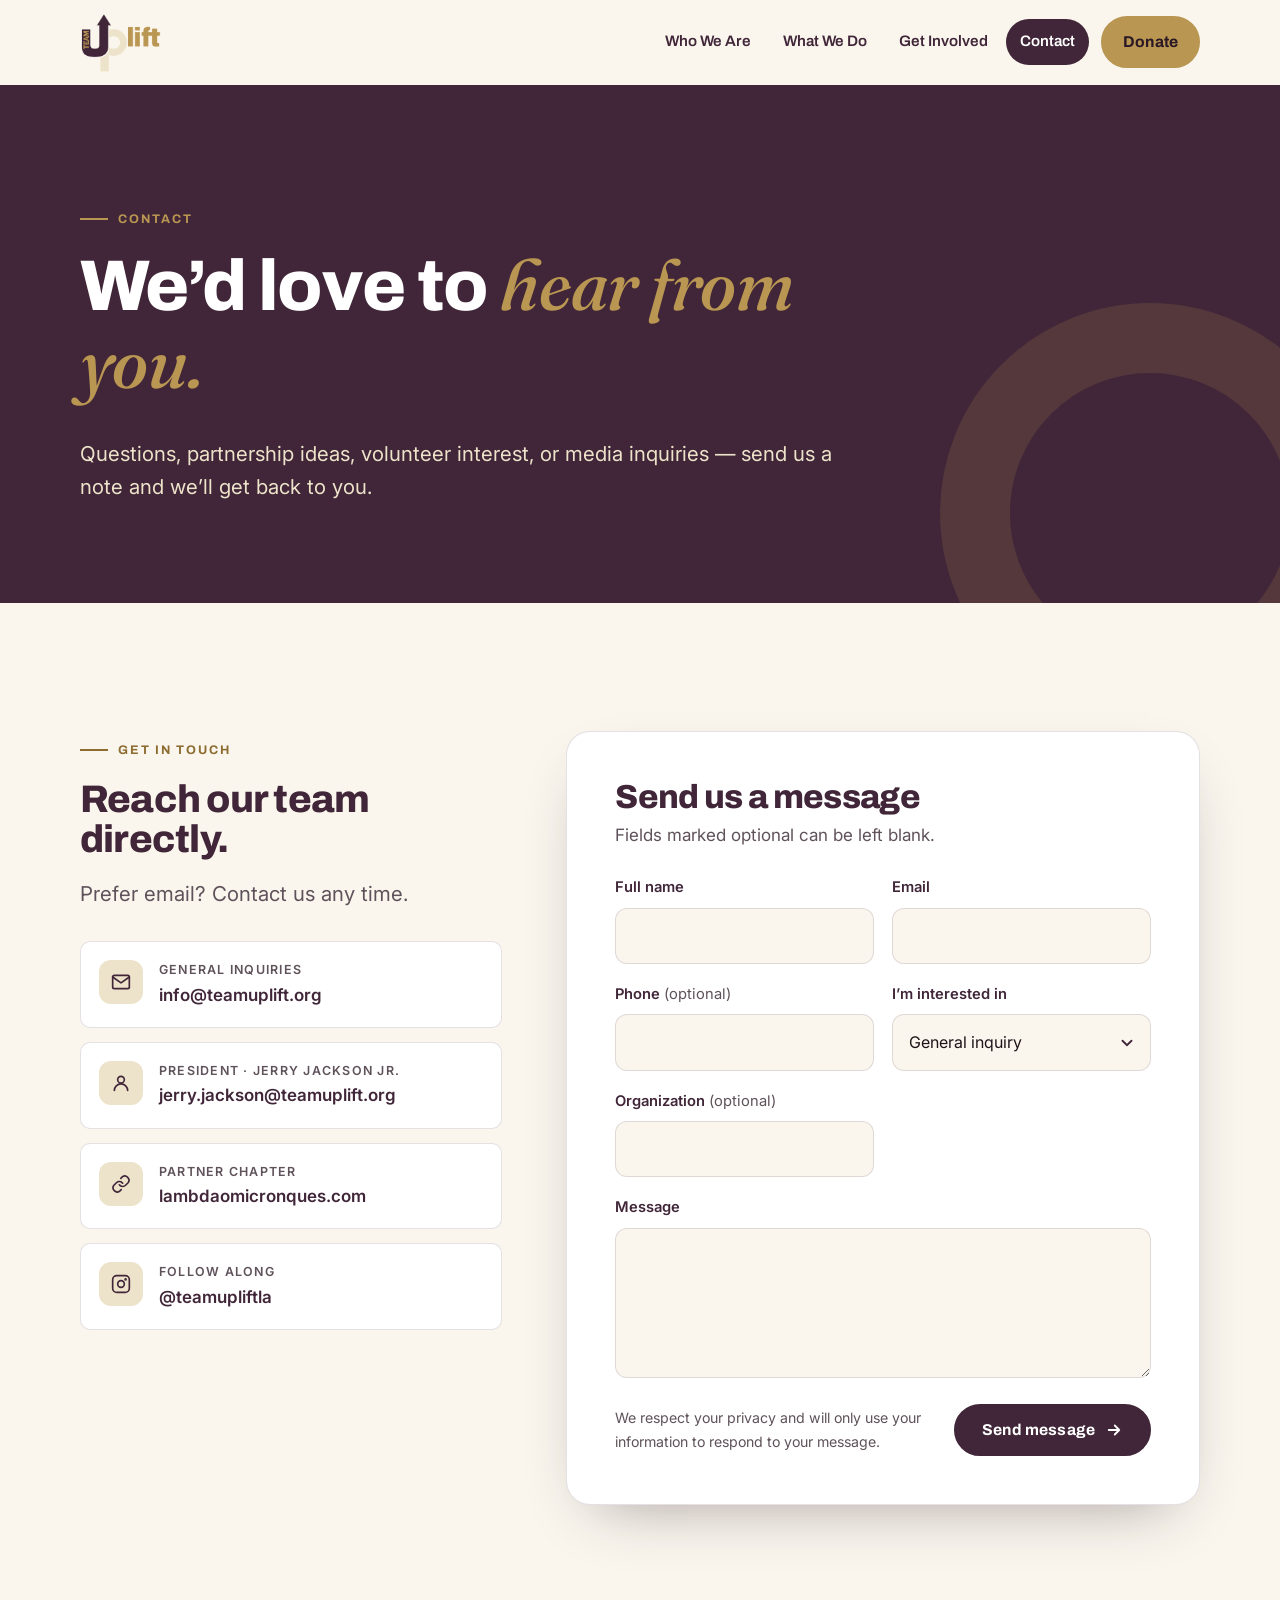
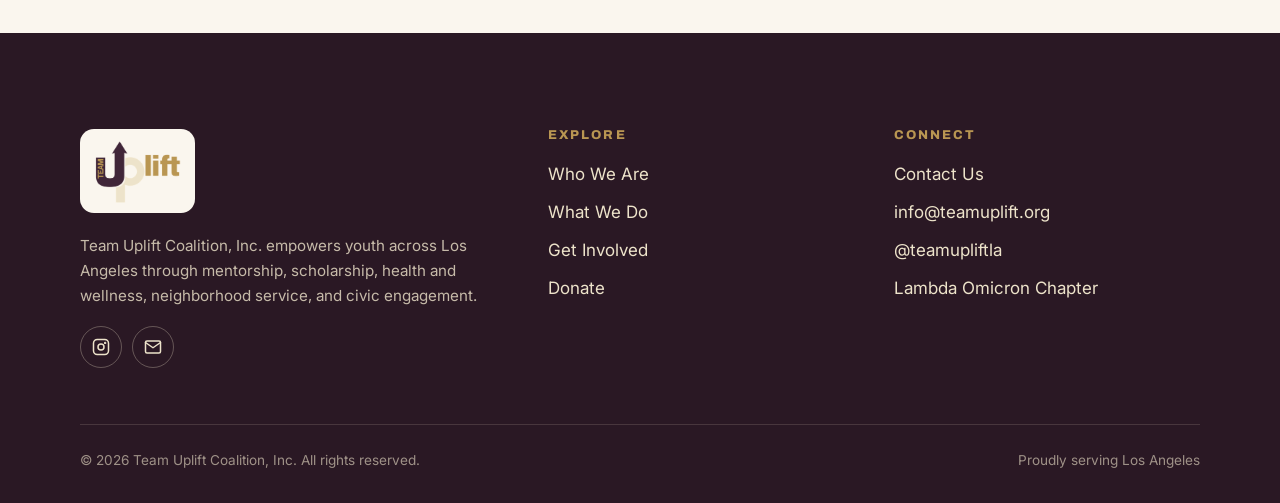
==== contact/index.html @ cc34ce1a "Refresh Team Uplift website Static rebuild of teamuplift.org with new design, program pages, Formspr" ====
<!doctype html>
<html lang="en" class="no-js">
<head>
<meta charset="utf-8">
<meta name="viewport" content="width=device-width, initial-scale=1">
<title>Contact | Team Uplift Coalition</title>
<meta name="description" content="Contact Team Uplift Coalition about volunteering, partnerships, sponsorships, donations, or youth programs in Los Angeles.">
<link rel="canonical" href="https://teamuplift.org/contact/">
<meta name="theme-color" content="#402638">
<meta property="og:type" content="website">
<meta property="og:site_name" content="Team Uplift Coalition">
<meta property="og:title" content="Contact | Team Uplift Coalition">
<meta property="og:description" content="Contact Team Uplift Coalition about volunteering, partnerships, sponsorships, donations, or youth programs in Los Angeles.">
<meta property="og:url" content="https://teamuplift.org/contact/">
<meta property="og:image" content="https://teamuplift.org/assets/img/youth-bike-workshop.jpg">
<meta name="twitter:card" content="summary_large_image">
<link rel="icon" type="image/png" href="../assets/img/favicon.png">
<link rel="apple-touch-icon" href="../assets/img/apple-touch-icon.png">
<link rel="preconnect" href="https://fonts.googleapis.com">
<link rel="preconnect" href="https://fonts.gstatic.com" crossorigin>
<link href="https://fonts.googleapis.com/css2?family=Archivo:wght@600;700;800;900&family=Fraunces:ital,opsz,wght@1,9..144,500&family=Inter:wght@400;500;600&display=swap" rel="stylesheet">
<link rel="stylesheet" href="../assets/css/styles.css">
</head>
<body>
<a class="skip" href="#main">Skip to content</a>
<header class="site-header">
  <nav class="wrap nav" aria-label="Main">
    <a class="brand" href="../" aria-label="Team Uplift home"><img src="../assets/img/logo.png" alt="Team Uplift" width="480" height="355"></a>
    <button class="nav-toggle" type="button" aria-expanded="false" aria-controls="nav-links" aria-label="Open menu"><span></span></button>
    <ul class="nav-links" id="nav-links">
      <li><a href="../who-we-are/">Who We Are</a></li><li><a href="../what-we-do/">What We Do</a></li><li><a href="../get-involved/">Get Involved</a></li><li><a href="../contact/" aria-current="page">Contact</a></li>
      <li><a class="btn btn--gold" href="../donate/">Donate</a></li>
    </ul>
  </nav>
</header>
<main id="main">

<section class="page-hero">
  <div class="wrap">
    <span class="eyebrow">Contact</span>
    <h1>We&rsquo;d love to <span class="accent">hear from you.</span></h1>
    <p class="lead">Questions, partnership ideas, volunteer interest, or media inquiries &mdash; send us a note and we&rsquo;ll get back to you.</p>
  </div>
</section>

<section class="section">
  <div class="wrap contact-grid">
    <div class="contact-info reveal">
      <span class="eyebrow">Get in touch</span>
      <h2>Reach our team directly.</h2>
      <p class="lead">Prefer email? Contact us any time.</p>
      <ul class="info-list">
        <li><span class="icon"><svg viewBox="0 0 24 24" fill="none" stroke="currentColor" stroke-width="2" stroke-linecap="round" stroke-linejoin="round" aria-hidden="true"><rect x="2" y="4" width="20" height="16" rx="2"/><path d="m22 6-10 7L2 6"/></svg></span><div><small>General inquiries</small><a href="mailto:info@teamuplift.org">info@teamuplift.org</a></div></li>
        <li><span class="icon"><svg viewBox="0 0 24 24" fill="none" stroke="currentColor" stroke-width="2" stroke-linecap="round" stroke-linejoin="round" aria-hidden="true"><circle cx="12" cy="8" r="4"/><path d="M4 21a8 8 0 0 1 16 0"/></svg></span><div><small>President &middot; Jerry Jackson Jr.</small><a href="mailto:jerry.jackson@teamuplift.org">jerry.jackson@teamuplift.org</a></div></li>
        <li><span class="icon"><svg viewBox="0 0 24 24" fill="none" stroke="currentColor" stroke-width="2" stroke-linecap="round" stroke-linejoin="round" aria-hidden="true"><path d="M10 13a5 5 0 0 0 7.5.5l3-3a5 5 0 0 0-7-7l-1.7 1.7"/><path d="M14 11a5 5 0 0 0-7.5-.5l-3 3a5 5 0 0 0 7 7l1.7-1.7"/></svg></span><div><small>Partner chapter</small><a href="https://www.lambdaomicronques.com/" target="_blank" rel="noopener">lambdaomicronques.com</a></div></li>
        <li><span class="icon"><svg viewBox="0 0 24 24" fill="none" stroke="currentColor" stroke-width="2" stroke-linecap="round" stroke-linejoin="round" aria-hidden="true"><rect x="2" y="2" width="20" height="20" rx="5"/><circle cx="12" cy="12" r="4"/><circle cx="17.5" cy="6.5" r="0.6" fill="currentColor"/></svg></span><div><small>Follow along</small><a href="https://www.instagram.com/teamupliftla/" target="_blank" rel="noopener">@teamupliftla</a></div></li>
      </ul>
    </div>

    <div class="form-card reveal">
      <h2>Send us a message</h2>
      <p>Fields marked optional can be left blank.</p>
      <form action="https://formspree.io/f/meaoqpzg" method="POST" data-formspree>
        <input type="hidden" name="_subject" value="New message from teamuplift.org">
        <div class="hp" aria-hidden="true"><label>Leave this empty <input type="text" name="_gotcha" tabindex="-1" autocomplete="off"></label></div>
        <div class="form-grid">
          <div class="field">
            <label for="name">Full name</label>
            <input id="name" name="name" type="text" autocomplete="name" required>
          </div>
          <div class="field">
            <label for="email">Email</label>
            <input id="email" name="email" type="email" autocomplete="email" required>
          </div>
          <div class="field">
            <label for="phone">Phone <span class="opt">(optional)</span></label>
            <input id="phone" name="phone" type="tel" autocomplete="tel">
          </div>
          <div class="field">
            <label for="interest">I&rsquo;m interested in</label>
            <select id="interest" name="interest">
              <option value="General inquiry">General inquiry</option>
              <option value="Volunteer">Volunteering</option>
              <option value="Partner">Partnering</option>
              <option value="Sponsor">Sponsoring an event</option>
              <option value="Donate">Donating</option>
              <option value="Mentorship">Youth mentorship &amp; programs</option>
              <option value="Media">Media inquiry</option>
            </select>
          </div>
          <div class="field">
            <label for="organization">Organization <span class="opt">(optional)</span></label>
            <input id="organization" name="organization" type="text" autocomplete="organization">
          </div>
          <div class="field field--full">
            <label for="message">Message</label>
            <textarea id="message" name="message" required></textarea>
          </div>
        </div>
        <div class="form-foot">
          <small>We respect your privacy and will only use your information to respond to your message.</small>
          <button class="btn" type="submit">Send message <svg viewBox="0 0 24 24" fill="none" stroke="currentColor" stroke-width="2.4" stroke-linecap="round" stroke-linejoin="round" aria-hidden="true"><path d="M5 12h14M13 6l6 6-6 6"/></svg></button>
        </div>
        <div class="form-status" role="status" aria-live="polite"></div>
      </form>
    </div>
  </div>
</section>

</main>
<footer class="site-footer">
  <div class="wrap">
    <div class="footer-grid">
      <div class="footer-brand">
        <img src="../assets/img/logo.png" alt="Team Uplift" width="480" height="355" loading="lazy">
        <p>Team Uplift Coalition, Inc. empowers youth across Los Angeles through mentorship, scholarship, health and wellness, neighborhood service, and civic engagement.</p>
        <div class="social">
          <a href="https://www.instagram.com/teamupliftla/" target="_blank" rel="noopener" aria-label="Team Uplift on Instagram"><svg viewBox="0 0 24 24" fill="none" stroke="currentColor" stroke-width="2" stroke-linecap="round" stroke-linejoin="round" aria-hidden="true"><rect x="2" y="2" width="20" height="20" rx="5"/><circle cx="12" cy="12" r="4"/><circle cx="17.5" cy="6.5" r="0.6" fill="currentColor"/></svg></a>
          <a href="mailto:info@teamuplift.org" aria-label="Email Team Uplift"><svg viewBox="0 0 24 24" fill="none" stroke="currentColor" stroke-width="2" stroke-linecap="round" stroke-linejoin="round" aria-hidden="true"><rect x="2" y="4" width="20" height="16" rx="2"/><path d="m22 6-10 7L2 6"/></svg></a>
        </div>
      </div>
      <div>
        <h4>Explore</h4>
        <ul>
          <li><a href="../who-we-are/">Who We Are</a></li>
          <li><a href="../what-we-do/">What We Do</a></li>
          <li><a href="../get-involved/">Get Involved</a></li>
          <li><a href="../donate/">Donate</a></li>
        </ul>
      </div>
      <div>
        <h4>Connect</h4>
        <ul>
          <li><a href="../contact/">Contact Us</a></li>
          <li><a href="mailto:info@teamuplift.org">info@teamuplift.org</a></li>
          <li><a href="https://www.instagram.com/teamupliftla/" target="_blank" rel="noopener">@teamupliftla</a></li>
          <li><a href="https://www.lambdaomicronques.com/" target="_blank" rel="noopener">Lambda Omicron Chapter</a></li>
        </ul>
      </div>
    </div>
    <div class="footer-bottom">
      <span>&copy; <span data-year>2026</span> Team Uplift Coalition, Inc. All rights reserved.</span>
      <span>Proudly serving Los Angeles</span>
    </div>
  </div>
</footer>
<script src="../assets/js/main.js" defer></script>
</body>
</html>
---- assets/css/styles.css ----
/* Team Uplift Coalition — site styles */
:root {
  --plum: #402638;
  --plum-deep: #2a1824;
  --plum-soft: #5a3a50;
  --gold: #b99652;
  --gold-deep: #8c6c2f;
  --cream: #ede3ca;
  --paper: #faf6ee;
  --ink: #1e1419;
  --muted: #5f525a;
  --line: rgba(64, 38, 56, 0.14);
  --white: #fff;

  --font-display: "Archivo", system-ui, sans-serif;
  --font-body: "Inter", system-ui, sans-serif;
  --font-accent: "Fraunces", Georgia, serif;

  --radius: 18px;
  --radius-sm: 10px;
  --wrap: 1200px;
  --gutter: clamp(16px, 4vw, 40px);
  --section: clamp(72px, 10vw, 136px);
  --shadow: 0 24px 60px -30px rgba(42, 24, 36, 0.45);
  --ease: cubic-bezier(0.2, 0.7, 0.2, 1);
}

*, *::before, *::after { box-sizing: border-box; }
html { scroll-behavior: smooth; -webkit-text-size-adjust: 100%; }
@media (prefers-reduced-motion: reduce) { html { scroll-behavior: auto; } }
body {
  margin: 0;
  font-family: var(--font-body);
  font-size: 17px;
  line-height: 1.65;
  color: var(--ink);
  background: var(--paper);
  -webkit-font-smoothing: antialiased;
  text-rendering: optimizeLegibility;
}
img { max-width: 100%; display: block; height: auto; }
a { color: inherit; }
h1, h2, h3, h4 { font-family: var(--font-display); line-height: 1.05; margin: 0 0 0.5em; letter-spacing: -0.02em; font-weight: 800; }
h1 { font-size: clamp(2.6rem, 6.4vw, 5.4rem); }
h2 { font-size: clamp(2rem, 4.2vw, 3.4rem); }
h3 { font-size: clamp(1.25rem, 2vw, 1.6rem); letter-spacing: -0.01em; }
p { margin: 0 0 1.1em; }
em.accent, .accent { font-family: var(--font-accent); font-style: italic; font-weight: 500; letter-spacing: -0.01em; color: var(--gold-deep); }
::selection { background: var(--gold); color: var(--plum-deep); }
:focus-visible { outline: 3px solid var(--gold); outline-offset: 3px; border-radius: 4px; }

.wrap { width: 100%; max-width: var(--wrap); margin: 0 auto; padding: 0 var(--gutter); }
.section { padding: var(--section) 0; }
.eyebrow {
  display: inline-flex; align-items: center; gap: 10px;
  font-family: var(--font-display); font-size: 0.78rem; font-weight: 700;
  letter-spacing: 0.16em; text-transform: uppercase; color: var(--gold-deep);
  margin-bottom: 18px;
}
.eyebrow::before { content: ""; width: 28px; height: 2px; background: currentColor; }
.lead { font-size: clamp(1.1rem, 1.6vw, 1.3rem); color: var(--muted); line-height: 1.6; }
.skip { position: absolute; left: -9999px; top: 8px; z-index: 100; background: var(--plum); color: var(--white); padding: 10px 16px; border-radius: 8px; }
.skip:focus { left: 8px; }

/* Buttons */
.btn {
  --bg: var(--plum); --fg: var(--white);
  display: inline-flex; align-items: center; justify-content: center; gap: 10px;
  padding: 15px 26px; border-radius: 999px; border: 2px solid var(--bg);
  background: var(--bg); color: var(--fg);
  font-family: var(--font-display); font-weight: 700; font-size: 0.98rem; letter-spacing: 0.01em;
  text-decoration: none; cursor: pointer;
  transition: transform 0.25s var(--ease), background 0.25s, color 0.25s, border-color 0.25s, box-shadow 0.25s;
}
.btn:hover { transform: translateY(-2px); box-shadow: 0 12px 26px -14px rgba(42, 24, 36, 0.6); }
.btn svg { width: 18px; height: 18px; transition: transform 0.25s var(--ease); }
.btn:hover svg { transform: translateX(3px); }
.btn--gold { --bg: var(--gold); --fg: var(--plum-deep); }
.btn--gold:hover { --bg: #c9a864; }
.btn--ghost { background: transparent; color: var(--plum); }
.btn--ghost:hover { background: var(--plum); color: var(--white); }
.btn--ghost-light { background: transparent; color: var(--white); border-color: rgba(255,255,255,0.5); }
.btn--ghost-light:hover { background: var(--white); color: var(--plum); border-color: var(--white); }
.btn-row { display: flex; flex-wrap: wrap; gap: 12px; }

/* Header */
.site-header {
  position: sticky; top: 0; z-index: 50;
  background: rgba(250, 246, 238, 0.86);
  backdrop-filter: saturate(1.4) blur(14px); -webkit-backdrop-filter: saturate(1.4) blur(14px);
  border-bottom: 1px solid transparent;
  transition: border-color 0.3s, box-shadow 0.3s;
}
.site-header.is-scrolled { border-color: var(--line); box-shadow: 0 8px 30px -24px rgba(42,24,36,0.5); }
.nav { display: flex; align-items: center; justify-content: space-between; height: 84px; gap: 20px; }
.brand { display: flex; align-items: center; text-decoration: none; }
.brand img { height: 60px; width: auto; }
.nav-links { display: flex; align-items: center; gap: 4px; list-style: none; margin: 0; padding: 0; }
.nav-links a:not(.btn) {
  display: block; padding: 10px 14px; border-radius: 999px; text-decoration: none;
  font-family: var(--font-display); font-weight: 600; font-size: 0.95rem; color: var(--plum);
  transition: background 0.2s;
}
.nav-links a:not(.btn):hover { background: rgba(64,38,56,0.07); }
.nav-links a[aria-current="page"]:not(.btn) { background: var(--plum); color: var(--white); }
.nav-links .btn { padding: 11px 20px; margin-left: 8px; }
.nav-toggle {
  display: none; width: 46px; height: 46px; border-radius: 50%; border: 0;
  background: var(--plum); color: var(--white); cursor: pointer; place-items: center;
}
.nav-toggle span, .nav-toggle span::before, .nav-toggle span::after {
  display: block; width: 18px; height: 2px; background: currentColor; border-radius: 2px; position: relative;
  transition: transform 0.3s var(--ease), background 0.2s;
}
.nav-toggle span::before, .nav-toggle span::after { content: ""; position: absolute; left: 0; }
.nav-toggle span::before { top: -6px; }
.nav-toggle span::after { top: 6px; }
.nav-open .nav-toggle span { background: transparent; }
.nav-open .nav-toggle span::before { transform: translateY(6px) rotate(45deg); }
.nav-open .nav-toggle span::after { transform: translateY(-6px) rotate(-45deg); }

@media (max-width: 900px) {
  .nav-toggle { display: grid; }
  .brand img { height: 48px; }
  .nav { height: 68px; }
  .nav-links {
    position: fixed; inset: 68px 0 auto 0; flex-direction: column; align-items: stretch; gap: 4px;
    padding: 16px var(--gutter) 28px; background: var(--paper); border-bottom: 1px solid var(--line);
    box-shadow: 0 30px 40px -30px rgba(42,24,36,0.4);
    transform: translateY(-12px); opacity: 0; visibility: hidden;
    transition: transform 0.3s var(--ease), opacity 0.3s, visibility 0.3s;
  }
  .nav-open .nav-links { transform: none; opacity: 1; visibility: visible; }
  .nav-links a:not(.btn) { font-size: 1.15rem; padding: 14px 16px; border-radius: 12px; }
  .nav-links .btn { display: flex; margin: 10px 0 0; padding: 15px; }
}

/* Hero */
.hero { position: relative; padding: clamp(36px, 6vw, 72px) 0 var(--section); overflow: hidden; }
.hero-grid { display: grid; grid-template-columns: 1.05fr 0.95fr; gap: clamp(32px, 5vw, 72px); align-items: center; }
.hero h1 { color: var(--plum); margin-bottom: 24px; }
.hero h1 .accent { display: block; color: var(--gold-deep); font-size: 0.92em; }
.hero .lead { max-width: 34ch; margin-bottom: 34px; }
.hero-media { position: relative; }
.hero-media .photo {
  border-radius: 220px 220px var(--radius) var(--radius); overflow: hidden; aspect-ratio: 4 / 4.6; box-shadow: var(--shadow);
}
.hero-media .photo img { width: 100%; height: 100%; object-fit: cover; object-position: 50% 30%; }
.hero-badge {
  position: absolute; left: -28px; bottom: 36px; background: var(--plum); color: var(--white);
  padding: 22px 26px; border-radius: var(--radius); box-shadow: var(--shadow); max-width: 240px;
}
.hero-badge strong { display: block; font-family: var(--font-display); font-size: 2.3rem; line-height: 1; color: var(--gold); letter-spacing: -0.02em; }
.hero-badge span { font-size: 0.92rem; line-height: 1.4; display: block; margin-top: 6px; color: var(--cream); }
.hero-arrow { position: absolute; right: -30px; top: -20px; width: 120px; color: var(--gold); opacity: 0.9; }
@media (max-width: 900px) {
  .hero-grid { grid-template-columns: 1fr; }
  .hero-media { max-width: 520px; }
  .hero-badge { left: 12px; bottom: 12px; padding: 16px 20px; }
  .hero-badge strong { font-size: 1.8rem; }
  .hero-arrow { display: none; }
}

/* Page hero (interior) */
.page-hero { background: var(--plum); color: var(--white); padding: clamp(64px, 9vw, 120px) 0 clamp(56px, 8vw, 100px); position: relative; overflow: hidden; }
.page-hero::after {
  content: ""; position: absolute; right: -80px; bottom: -120px; width: 420px; height: 420px; border-radius: 50%;
  border: 70px solid rgba(185,150,82,0.16);
}
.page-hero .eyebrow { color: var(--gold); }
.page-hero h1 { max-width: 16ch; font-size: clamp(2.4rem, 5.6vw, 4.6rem); }
.page-hero h1 .accent { color: var(--gold); }
.page-hero .lead { color: var(--cream); max-width: 60ch; margin: 0; position: relative; z-index: 1; }

/* Split feature */
.split { display: grid; grid-template-columns: 1fr 1fr; gap: clamp(32px, 6vw, 88px); align-items: center; }
.split--flip .split-media { order: 2; }
.split-media { position: relative; }
.split-media img { border-radius: var(--radius); box-shadow: var(--shadow); width: 100%; aspect-ratio: 4 / 3.2; object-fit: cover; }
.split-media .tag {
  position: absolute; top: 18px; left: 18px; background: var(--paper); color: var(--plum);
  font-family: var(--font-display); font-weight: 700; font-size: 0.8rem; letter-spacing: 0.08em; text-transform: uppercase;
  padding: 8px 14px; border-radius: 999px;
}
.split h2 { color: var(--plum); }
@media (max-width: 860px) {
  .split { grid-template-columns: 1fr; }
  .split--flip .split-media { order: 0; }
}

/* Pillars / cards */
.section-head { display: flex; justify-content: space-between; align-items: end; gap: 32px; margin-bottom: clamp(36px, 5vw, 60px); flex-wrap: wrap; }
.section-head h2 { color: var(--plum); max-width: 18ch; margin: 0; }
.section-head p { max-width: 44ch; margin: 0; }
.cards { display: grid; grid-template-columns: repeat(3, 1fr); gap: 18px; }
.card {
  position: relative; background: var(--white); border: 1px solid var(--line); border-radius: var(--radius);
  padding: 30px 28px 32px; text-decoration: none; color: inherit; display: flex; flex-direction: column;
  transition: transform 0.35s var(--ease), box-shadow 0.35s, border-color 0.35s;
}
a.card:hover { transform: translateY(-6px); box-shadow: var(--shadow); border-color: transparent; }
.card .icon {
  width: 54px; height: 54px; border-radius: 14px; display: grid; place-items: center;
  background: var(--cream); color: var(--plum); margin-bottom: 22px;
}
.card .icon svg { width: 26px; height: 26px; }
.card h3 { color: var(--plum); margin-bottom: 10px; }
.card p { color: var(--muted); font-size: 0.98rem; margin: 0; }
.card .more { margin-top: auto; padding-top: 20px; font-family: var(--font-display); font-weight: 700; font-size: 0.9rem; color: var(--gold-deep); display: inline-flex; gap: 6px; align-items: center; }
.card .more svg { width: 16px; height: 16px; transition: transform 0.25s var(--ease); }
a.card:hover .more svg { transform: translateX(4px); }
@media (max-width: 960px) { .cards { grid-template-columns: repeat(2, 1fr); } }
@media (max-width: 620px) { .cards { grid-template-columns: 1fr; } }

/* Dark band */
.band { background: var(--plum); color: var(--white); position: relative; overflow: hidden; }
.band h2 { color: var(--white); }
.band .eyebrow { color: var(--gold); }
.band .lead, .band p { color: var(--cream); }
.band--deep { background: var(--plum-deep); }

/* Inspire / Educate / Empower */
.trio { display: grid; grid-template-columns: repeat(3, 1fr); border-top: 1px solid rgba(237,227,202,0.2); margin-top: clamp(40px, 5vw, 64px); }
.trio > div { padding: 34px 28px 8px 0; }
.trio > div + div { padding-left: 28px; border-left: 1px solid rgba(237,227,202,0.2); }
.trio .num { font-family: var(--font-display); font-size: 0.85rem; letter-spacing: 0.14em; color: var(--gold); font-weight: 700; }
.trio h3 { font-size: clamp(2rem, 3.6vw, 3rem); color: var(--white); margin: 10px 0 12px; }
.trio p { font-size: 0.98rem; margin: 0; }
@media (max-width: 760px) {
  .trio { grid-template-columns: 1fr; }
  .trio > div, .trio > div + div { padding: 26px 0; border-left: 0; border-bottom: 1px solid rgba(237,227,202,0.2); }
}

/* Marquee */
.marquee { background: var(--gold); color: var(--plum-deep); overflow: hidden; padding: 22px 0; white-space: nowrap; }
.marquee-track { display: inline-flex; animation: marquee 38s linear infinite; }
.marquee span { font-family: var(--font-display); font-weight: 800; font-size: clamp(1.4rem, 3vw, 2.3rem); letter-spacing: -0.01em; padding-right: 48px; display: inline-flex; align-items: center; gap: 48px; }
.marquee span::after { content: "↑"; font-weight: 900; }
@keyframes marquee { to { transform: translateX(-50%); } }
@media (prefers-reduced-motion: reduce) { .marquee-track { animation: none; } }

/* Partner */
.partner { display: grid; grid-template-columns: 0.9fr 1.1fr; gap: 0; border-radius: calc(var(--radius) + 6px); overflow: hidden; background: var(--white); box-shadow: var(--shadow); }
.partner-media img { width: 100%; height: 100%; object-fit: cover; min-height: 340px; }
.partner-body { padding: clamp(32px, 5vw, 64px); }
.partner-body h2 { color: var(--plum); font-size: clamp(1.8rem, 3.2vw, 2.6rem); }
@media (max-width: 860px) { .partner { grid-template-columns: 1fr; } .partner-media img { min-height: 0; aspect-ratio: 3/2; } }

/* Principles */
.principles { display: grid; grid-template-columns: repeat(4, 1fr); gap: 16px; }
.principle { background: var(--white); border-radius: var(--radius); padding: 28px 24px; border: 1px solid var(--line); }
.principle .letter { font-family: var(--font-accent); font-style: italic; font-size: 3.4rem; line-height: 1; color: var(--gold); display: block; margin-bottom: 14px; }
.principle h3 { color: var(--plum); margin: 0; font-size: 1.3rem; }
@media (max-width: 860px) { .principles { grid-template-columns: repeat(2, 1fr); } }

/* Programs (what we do) */
.program-nav { display: flex; flex-wrap: wrap; gap: 8px; margin-top: 36px; position: relative; z-index: 1; }
.program-nav a { text-decoration: none; padding: 9px 16px; border-radius: 999px; border: 1px solid rgba(237,227,202,0.35); color: var(--cream); font-size: 0.9rem; font-weight: 500; transition: background 0.2s, color 0.2s; }
.program-nav a:hover { background: var(--gold); color: var(--plum-deep); border-color: var(--gold); }
.program { display: grid; grid-template-columns: 300px 1fr; gap: clamp(28px, 5vw, 80px); padding: clamp(48px, 6vw, 80px) 0; border-top: 1px solid var(--line); scroll-margin-top: 90px; }
.program:first-child { border-top: 0; }
.program-head .count { font-family: var(--font-display); font-weight: 800; font-size: 0.85rem; letter-spacing: 0.14em; color: var(--gold-deep); }
.program-head h2 { color: var(--plum); font-size: clamp(1.8rem, 3vw, 2.5rem); margin-top: 12px; }
.program-head .icon { width: 62px; height: 62px; border-radius: 16px; background: var(--plum); color: var(--gold); display: grid; place-items: center; margin-bottom: 22px; }
.program-head .icon svg { width: 30px; height: 30px; }
.program-body { font-size: 1.06rem; }
.program-body img { border-radius: var(--radius); margin: 8px 0 28px; aspect-ratio: 16/9; object-fit: cover; width: 100%; }
.checklist { list-style: none; padding: 0; margin: 28px 0 0; display: grid; grid-template-columns: repeat(2, 1fr); gap: 12px; }
.checklist li { background: var(--white); border: 1px solid var(--line); border-radius: var(--radius-sm); padding: 16px 18px 16px 50px; position: relative; font-size: 0.96rem; line-height: 1.5; }
.checklist li::before { content: ""; position: absolute; left: 18px; top: 19px; width: 18px; height: 18px; border-radius: 50%; background: var(--gold) url("data:image/svg+xml,%3Csvg xmlns='http://www.w3.org/2000/svg' viewBox='0 0 24 24' fill='none' stroke='%232a1824' stroke-width='3.5' stroke-linecap='round' stroke-linejoin='round'%3E%3Cpath d='M5 12l5 5L20 7'/%3E%3C/svg%3E") center/11px no-repeat; }
@media (max-width: 860px) { .program { grid-template-columns: 1fr; } .checklist { grid-template-columns: 1fr; } }

/* Get involved */
.ways { display: grid; grid-template-columns: repeat(2, 1fr); gap: 18px; }
.way { background: var(--white); border: 1px solid var(--line); border-radius: var(--radius); padding: clamp(28px, 4vw, 44px); display: flex; flex-direction: column; }
.way .icon { width: 58px; height: 58px; border-radius: 50%; background: var(--cream); color: var(--plum); display: grid; place-items: center; margin-bottom: 26px; }
.way .icon svg { width: 26px; height: 26px; }
.way h3 { color: var(--plum); font-size: clamp(1.5rem, 2.4vw, 2rem); }
.way p { color: var(--muted); }
.way .btn { align-self: flex-start; margin-top: auto; }
.way--feature { background: var(--plum); border-color: var(--plum); }
.way--feature h3 { color: var(--white); }
.way--feature p { color: var(--cream); }
.way--feature .icon { background: var(--gold); color: var(--plum-deep); }
@media (max-width: 760px) { .ways { grid-template-columns: 1fr; } }

/* Contact */
.contact-grid { display: grid; grid-template-columns: 0.8fr 1.2fr; gap: clamp(32px, 5vw, 72px); align-items: start; }
.contact-info h2 { color: var(--plum); font-size: clamp(1.8rem, 3vw, 2.4rem); }
.info-list { list-style: none; padding: 0; margin: 30px 0 0; display: grid; gap: 14px; }
.info-list li { display: flex; gap: 16px; align-items: flex-start; background: var(--white); border: 1px solid var(--line); border-radius: var(--radius-sm); padding: 18px; }
.info-list .icon { flex: 0 0 44px; height: 44px; border-radius: 12px; background: var(--cream); color: var(--plum); display: grid; place-items: center; }
.info-list .icon svg { width: 20px; height: 20px; }
.info-list small { display: block; font-size: 0.78rem; text-transform: uppercase; letter-spacing: 0.1em; color: var(--muted); font-weight: 600; }
.info-list a { color: var(--plum); font-weight: 600; text-decoration: none; word-break: break-word; }
.info-list a:hover { text-decoration: underline; text-underline-offset: 3px; }
.form-card { background: var(--white); border-radius: calc(var(--radius) + 6px); padding: clamp(26px, 4vw, 48px); box-shadow: var(--shadow); border: 1px solid var(--line); }
.form-card h2 { color: var(--plum); font-size: clamp(1.6rem, 2.6vw, 2.1rem); margin-bottom: 6px; }
.form-card > p { color: var(--muted); }
.form-grid { display: grid; grid-template-columns: 1fr 1fr; gap: 18px; margin-top: 26px; }
.field { display: flex; flex-direction: column; gap: 8px; }
.field--full { grid-column: 1 / -1; }
.field label { font-weight: 600; font-size: 0.92rem; color: var(--plum); }
.field label .opt { font-weight: 400; color: var(--muted); }
.field input, .field select, .field textarea {
  font: inherit; font-size: 1rem; color: var(--ink); background: var(--paper);
  border: 1.5px solid var(--line); border-radius: 12px; padding: 14px 16px; width: 100%;
  transition: border-color 0.2s, box-shadow 0.2s, background 0.2s;
  -webkit-appearance: none; appearance: none;
}
.field select { background-image: url("data:image/svg+xml,%3Csvg xmlns='http://www.w3.org/2000/svg' viewBox='0 0 24 24' fill='none' stroke='%23402638' stroke-width='2.5' stroke-linecap='round'%3E%3Cpath d='M6 9l6 6 6-6'/%3E%3C/svg%3E"); background-repeat: no-repeat; background-position: right 14px center; background-size: 18px; padding-right: 44px; }
.field textarea { min-height: 150px; resize: vertical; }
.field input:focus, .field select:focus, .field textarea:focus { outline: none; border-color: var(--plum); background: var(--white); box-shadow: 0 0 0 4px rgba(185,150,82,0.25); }
.hp { position: absolute !important; left: -9999px !important; width: 1px; height: 1px; overflow: hidden; }
.form-foot { display: flex; align-items: center; justify-content: space-between; gap: 16px; margin-top: 26px; flex-wrap: wrap; }
.form-foot small { color: var(--muted); max-width: 34ch; }
.form-status { margin-top: 18px; padding: 14px 18px; border-radius: 12px; font-weight: 500; display: none; }
.form-status.is-success { display: block; background: #e8f3ea; color: #1f5130; }
.form-status.is-error { display: block; background: #fbeaea; color: #7c2020; }
.btn[disabled] { opacity: 0.6; pointer-events: none; }
@media (max-width: 900px) { .contact-grid { grid-template-columns: 1fr; } }
@media (max-width: 560px) { .form-grid { grid-template-columns: 1fr; } .form-foot .btn { width: 100%; } }

/* Donate */
.donate-grid { display: grid; grid-template-columns: 1.1fr 0.9fr; gap: clamp(32px, 5vw, 72px); align-items: start; }
.donate-card { background: var(--white); border-radius: calc(var(--radius) + 6px); padding: clamp(28px, 4vw, 44px); box-shadow: var(--shadow); text-align: center; border-top: 6px solid var(--gold); position: sticky; top: 100px; }
.donate-card h2 { color: var(--plum); font-size: clamp(1.6rem, 2.6vw, 2.1rem); }
.donate-card p { color: var(--muted); }
.donate-card stripe-buy-button { display: block; margin: 22px auto 10px; min-height: 60px; }
.donate-card .secure { display: inline-flex; gap: 8px; align-items: center; font-size: 0.85rem; color: var(--muted); }
.donate-card .secure svg { width: 16px; height: 16px; }
.impact-list { list-style: none; padding: 0; margin: 32px 0 0; display: grid; gap: 14px; }
.impact-list li { display: grid; grid-template-columns: 52px 1fr; gap: 18px; align-items: start; padding: 22px; background: var(--white); border-radius: var(--radius); border: 1px solid var(--line); }
.impact-list .icon { width: 52px; height: 52px; border-radius: 14px; background: var(--plum); color: var(--gold); display: grid; place-items: center; }
.impact-list .icon svg { width: 24px; height: 24px; }
.impact-list h3 { color: var(--plum); font-size: 1.15rem; margin-bottom: 4px; }
.impact-list p { margin: 0; color: var(--muted); font-size: 0.96rem; }
@media (max-width: 900px) { .donate-grid { grid-template-columns: 1fr; } .donate-card { position: static; } }

/* CTA */
.cta { background: var(--plum); color: var(--white); border-radius: calc(var(--radius) + 10px); padding: clamp(44px, 7vw, 88px); position: relative; overflow: hidden; display: grid; grid-template-columns: 1.3fr auto; gap: 32px; align-items: center; }
.cta::before { content: ""; position: absolute; width: 360px; height: 360px; border-radius: 50%; border: 60px solid rgba(185,150,82,0.18); right: -110px; top: -150px; }
.cta h2 { color: var(--white); margin-bottom: 14px; position: relative; }
.cta h2 .accent { color: var(--gold); }
.cta p { color: var(--cream); margin: 0; max-width: 52ch; position: relative; }
.cta .btn-row { position: relative; }
@media (max-width: 860px) { .cta { grid-template-columns: 1fr; } }

/* Footer */
.site-footer { background: var(--plum-deep); color: var(--cream); padding: clamp(64px, 8vw, 96px) 0 32px; margin-top: 0; }
.footer-grid { display: grid; grid-template-columns: 1.4fr 1fr 1fr; gap: 40px; }
.footer-brand img { height: 84px; width: auto; background: var(--paper); padding: 10px 14px; border-radius: 14px; margin-bottom: 20px; }
.footer-brand p { max-width: 40ch; font-size: 0.95rem; color: rgba(237,227,202,0.8); }
.site-footer h4 { font-size: 0.8rem; letter-spacing: 0.16em; text-transform: uppercase; color: var(--gold); margin-bottom: 18px; }
.site-footer ul { list-style: none; margin: 0; padding: 0; display: grid; gap: 10px; }
.site-footer a { text-decoration: none; color: var(--cream); transition: color 0.2s; }
.site-footer a:hover { color: var(--gold); }
.social { display: flex; gap: 10px; margin-top: 18px; }
.social a { width: 42px; height: 42px; border-radius: 50%; border: 1px solid rgba(237,227,202,0.3); display: grid; place-items: center; transition: background 0.2s, border-color 0.2s, color 0.2s; }
.social a:hover { background: var(--gold); border-color: var(--gold); color: var(--plum-deep); }
.social svg { width: 18px; height: 18px; }
.footer-bottom { margin-top: 56px; padding-top: 24px; border-top: 1px solid rgba(237,227,202,0.15); display: flex; justify-content: space-between; gap: 16px; flex-wrap: wrap; font-size: 0.85rem; color: rgba(237,227,202,0.6); }
@media (max-width: 760px) { .footer-grid { grid-template-columns: 1fr 1fr; } .footer-brand { grid-column: 1 / -1; } }

/* Reveal on scroll */
.reveal { opacity: 0; transform: translateY(24px); transition: opacity 0.8s var(--ease), transform 0.8s var(--ease); }
.reveal.is-visible { opacity: 1; transform: none; }
.no-js .reveal { opacity: 1; transform: none; }
@media (prefers-reduced-motion: reduce) { .reveal { opacity: 1; transform: none; transition: none; } }

/* Utility */
.center { text-align: center; }
.mt-0 { margin-top: 0; }
.bg-cream { background: var(--cream); }
.prose p { color: var(--muted); }
.prose p strong { color: var(--ink); }
.text-link { color: var(--plum); font-weight: 600; text-decoration: underline; text-decoration-color: var(--gold); text-decoration-thickness: 2px; text-underline-offset: 4px; }
.text-link:hover { color: var(--gold-deep); }
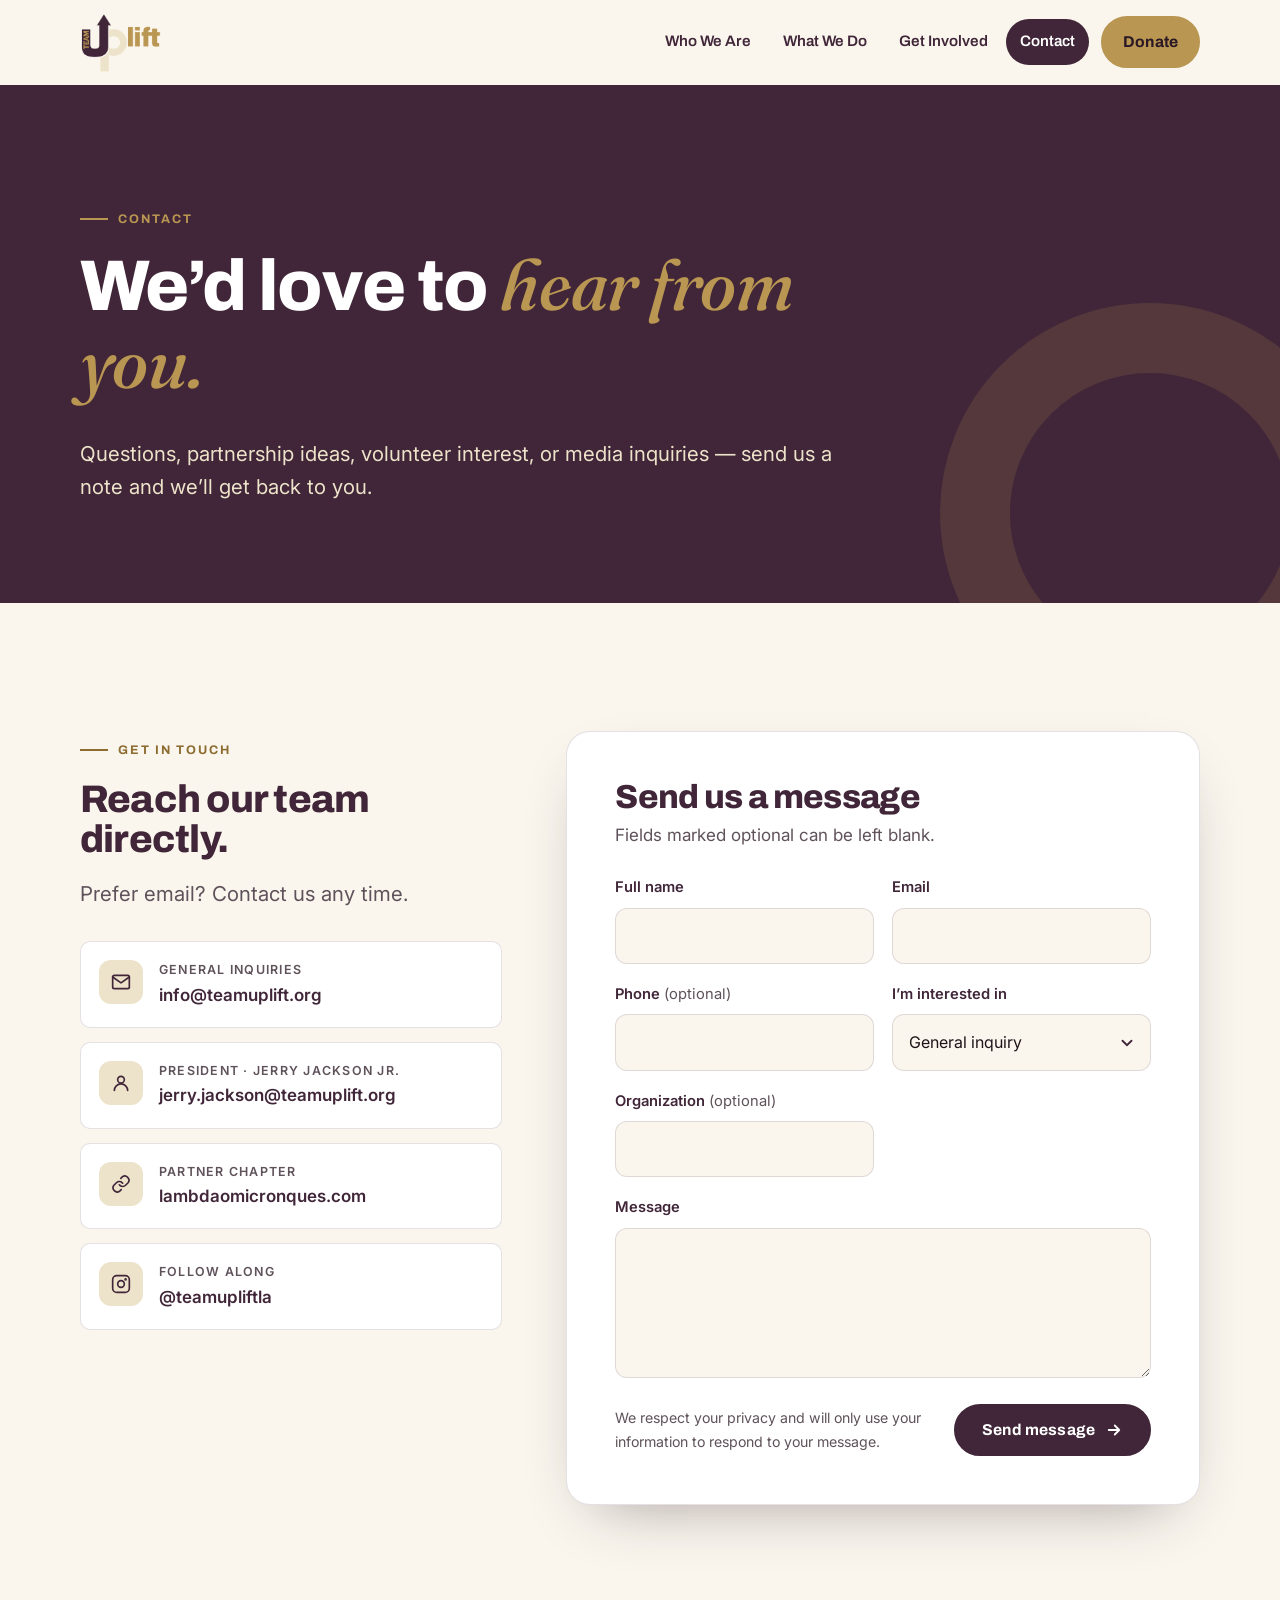
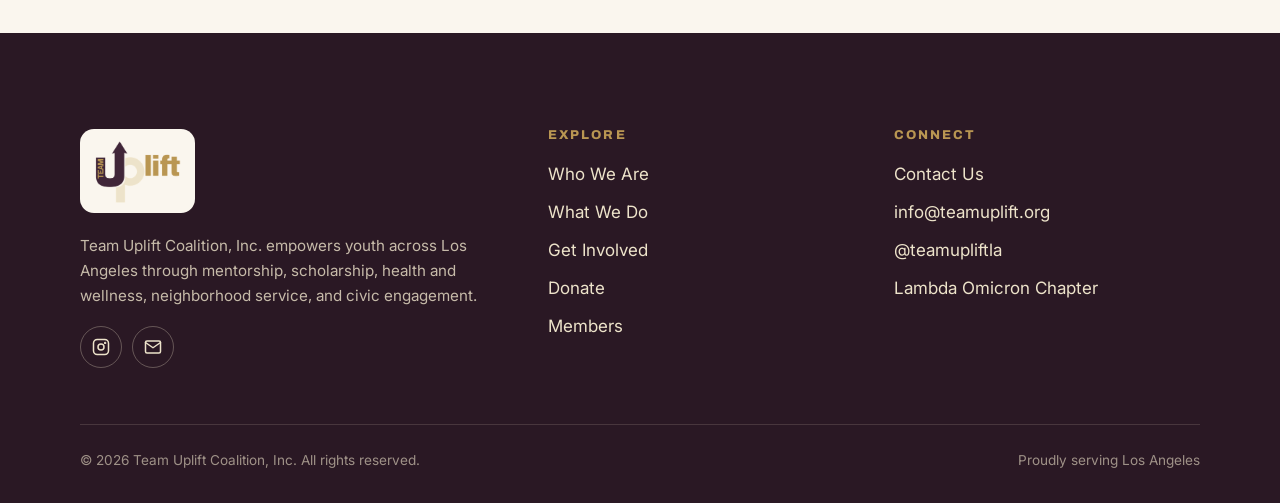
==== commit 23270831: "Add Members dues page with Zeffy payment form - New /dues/ page embedding the Zeffy membership dues " ====
--- a/contact/index.html
+++ b/contact/index.html
@@ -126,6 +126,7 @@
           <li><a href="../what-we-do/">What We Do</a></li>
           <li><a href="../get-involved/">Get Involved</a></li>
           <li><a href="../donate/">Donate</a></li>
+          <li><a href="../dues/">Members</a></li>
         </ul>
       </div>
       <div>
--- a/assets/css/styles.css
+++ b/assets/css/styles.css
@@ -326,9 +326,8 @@
 .donate-card { background: var(--white); border-radius: calc(var(--radius) + 6px); padding: clamp(28px, 4vw, 44px); box-shadow: var(--shadow); text-align: center; border-top: 6px solid var(--gold); position: sticky; top: 100px; }
 .donate-card h2 { color: var(--plum); font-size: clamp(1.6rem, 2.6vw, 2.1rem); }
 .donate-card p { color: var(--muted); }
-.donate-card stripe-buy-button { display: block; margin: 22px auto 10px; min-height: 60px; }
-.donate-card .secure { display: inline-flex; gap: 8px; align-items: center; font-size: 0.85rem; color: var(--muted); }
-.donate-card .secure svg { width: 16px; height: 16px; }
+.soon-badge { display: inline-block; margin-bottom: 16px; padding: 6px 14px; border-radius: 999px; background: var(--cream); color: var(--plum); font-family: var(--font-display); font-weight: 700; font-size: 0.78rem; letter-spacing: 0.14em; text-transform: uppercase; }
+.donate-card .btn { margin-top: 6px; }
 .impact-list { list-style: none; padding: 0; margin: 32px 0 0; display: grid; gap: 14px; }
 .impact-list li { display: grid; grid-template-columns: 52px 1fr; gap: 18px; align-items: start; padding: 22px; background: var(--white); border-radius: var(--radius); border: 1px solid var(--line); }
 .impact-list .icon { width: 52px; height: 52px; border-radius: 14px; background: var(--plum); color: var(--gold); display: grid; place-items: center; }
@@ -336,6 +335,10 @@
 .impact-list h3 { color: var(--plum); font-size: 1.15rem; margin-bottom: 4px; }
 .impact-list p { margin: 0; color: var(--muted); font-size: 0.96rem; }
 @media (max-width: 900px) { .donate-grid { grid-template-columns: 1fr; } .donate-card { position: static; } }
+
+/* Dues */
+.dues-card { max-width: 820px; margin: 0 auto; background: var(--white); border-radius: calc(var(--radius) + 6px); padding: clamp(12px, 3vw, 32px); box-shadow: var(--shadow); border-top: 6px solid var(--gold); min-height: 480px; }
+.dues-help { max-width: 820px; margin: 24px auto 0; text-align: center; color: var(--muted); }
 
 /* CTA */
 .cta { background: var(--plum); color: var(--white); border-radius: calc(var(--radius) + 10px); padding: clamp(44px, 7vw, 88px); position: relative; overflow: hidden; display: grid; grid-template-columns: 1.3fr auto; gap: 32px; align-items: center; }
